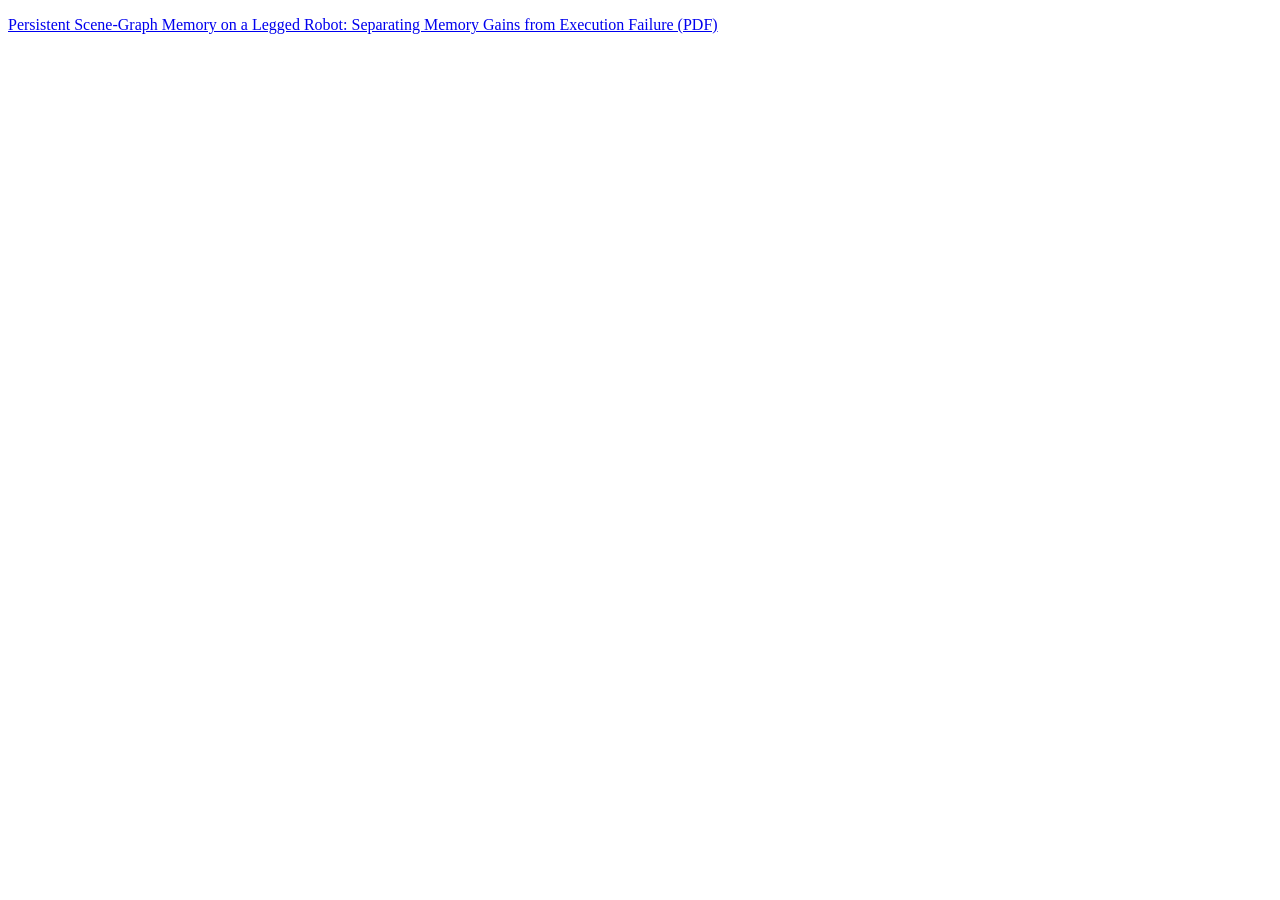
==== robomem/index.html @ 73f4b344 "Add the thesis project page with the RoboMem/LBR paper robomem/ is the poster QR target: it opens th" ====
<!doctype html>
<html lang="en">
<head>
<meta charset="utf-8">
<meta name="viewport" content="width=device-width, initial-scale=1">
<!-- Poster QR target. Repoint the two links below to arXiv/OpenReview once public; the QR stays valid. -->
<meta http-equiv="refresh" content="0; url=aliyev-robomem-2026.pdf">
<title>RoboMem paper</title>
</head>
<body>
<p><a href="aliyev-robomem-2026.pdf">Persistent Scene-Graph Memory on a Legged Robot: Separating Memory Gains from Execution Failure (PDF)</a></p>
</body>
</html>
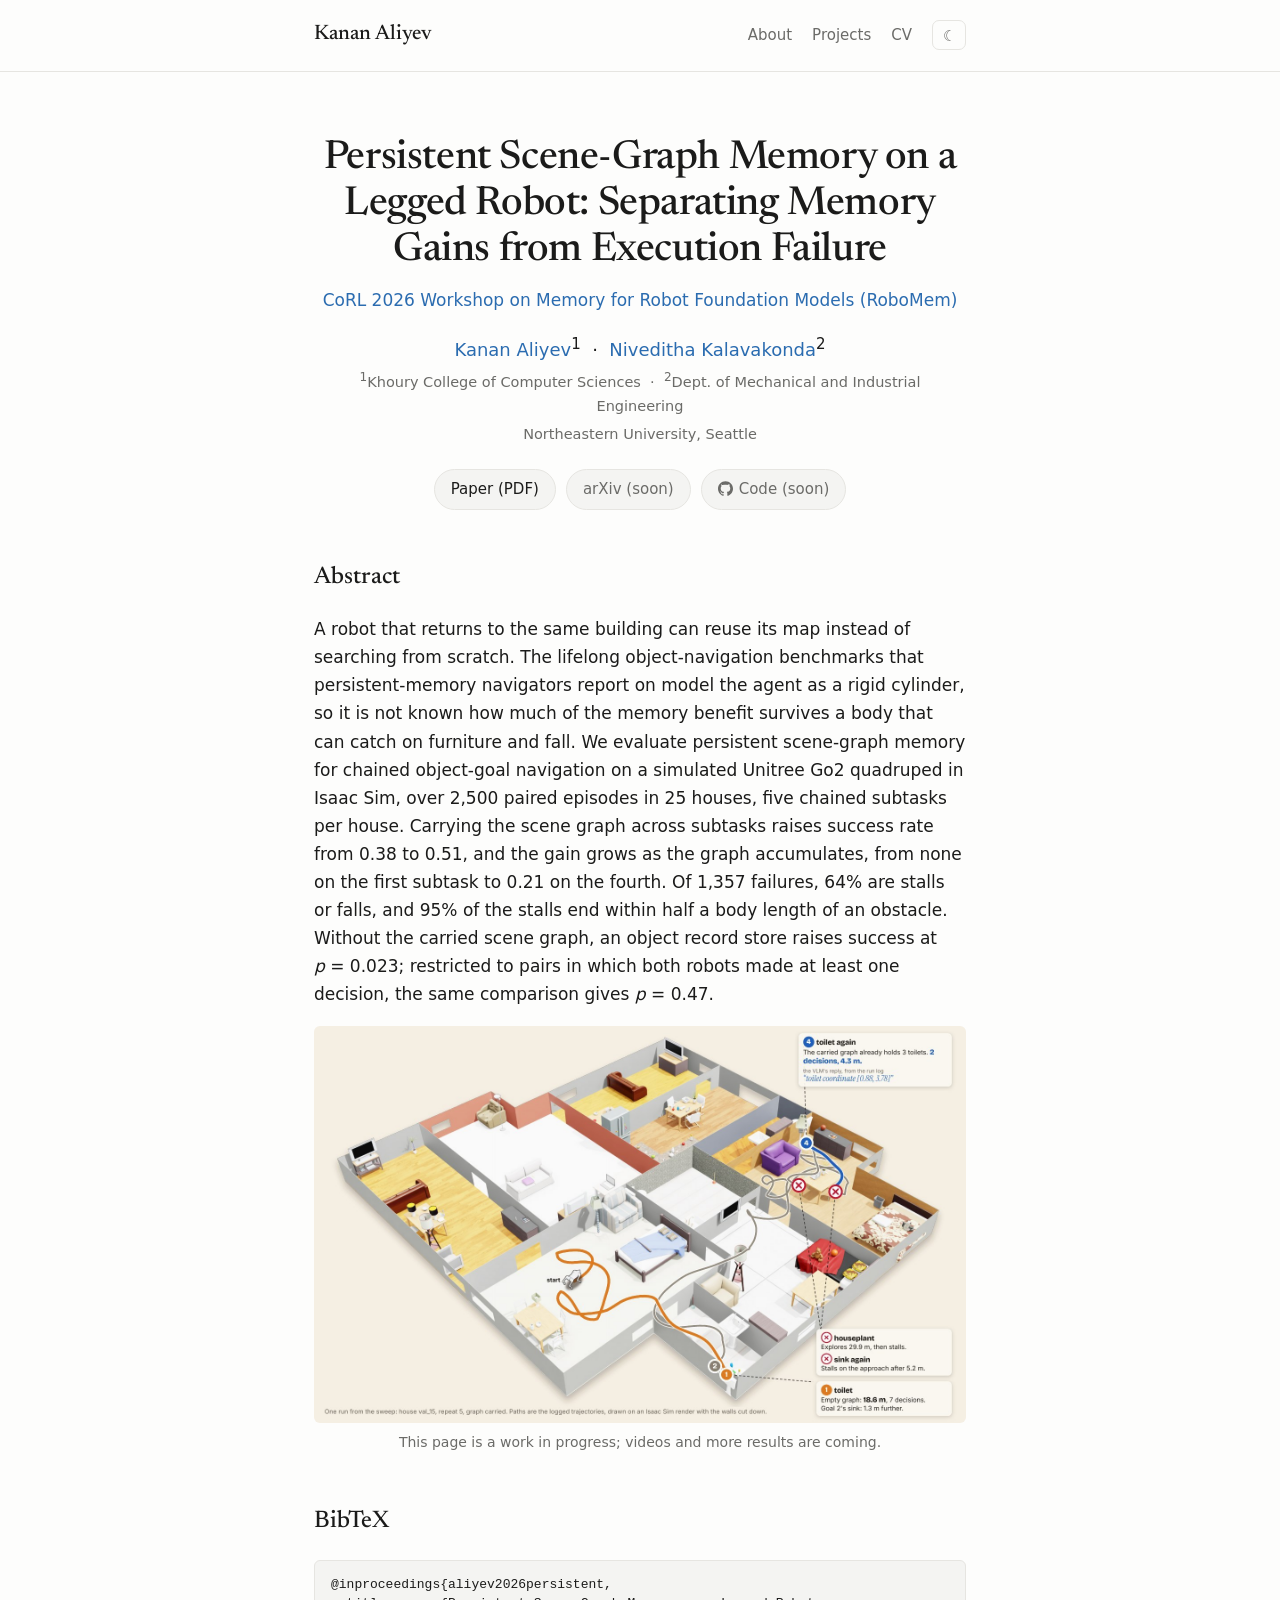
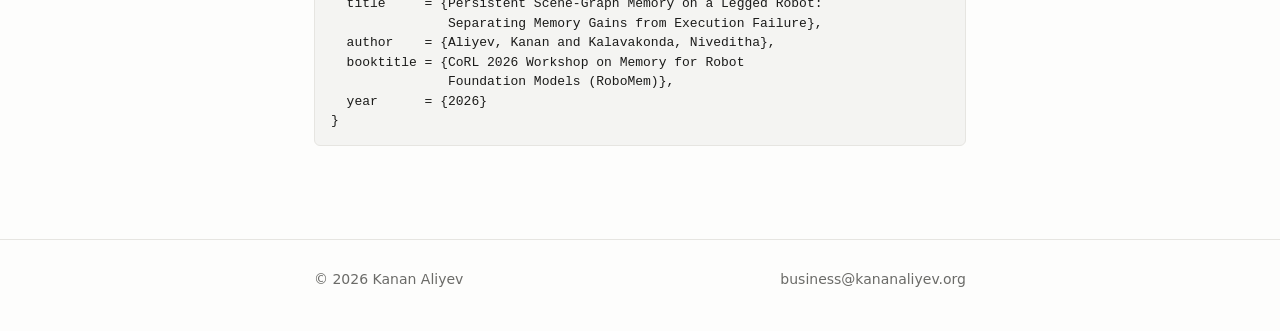
==== commit d09c8dad: "Publications section and a paper page at /robomem The poster QR lands on a normal paper page (abstra" ====
--- a/robomem/index.html
+++ b/robomem/index.html
@@ -1,13 +1,135 @@
-<!doctype html>
+<!DOCTYPE html>
 <html lang="en">
 <head>
-<meta charset="utf-8">
-<meta name="viewport" content="width=device-width, initial-scale=1">
-<!-- Poster QR target. Repoint the two links below to arXiv/OpenReview once public; the QR stays valid. -->
-<meta http-equiv="refresh" content="0; url=aliyev-robomem-2026.pdf">
-<title>RoboMem paper</title>
+  <meta charset="utf-8">
+  <meta name="viewport" content="width=device-width, initial-scale=1.0">
+  <title>Persistent Scene-Graph Memory on a Legged Robot</title>
+  <meta name="description" content="Persistent scene-graph memory for object-goal navigation on a simulated Unitree Go2: how much of the memory gain survives a body that can stall and fall. CoRL 2026 RoboMem workshop.">
+  <!-- Link previews (LinkedIn etc.) -->
+  <meta property="og:title" content="Persistent Scene-Graph Memory on a Legged Robot: Separating Memory Gains from Execution Failure">
+  <meta property="og:description" content="Kanan Aliyev, Niveditha Kalavakonda. CoRL 2026 Workshop on Memory for Robot Foundation Models (RoboMem).">
+  <meta property="og:image" content="https://kananaliyev.org/robomem/teaser.jpg">
+  <meta property="og:url" content="https://kananaliyev.org/robomem/">
+  <meta property="og:type" content="article">
+  <meta name="twitter:card" content="summary_large_image">
+
+  <link rel="icon" href="../assets/img/k.ico">
+
+  <link rel="preconnect" href="https://fonts.googleapis.com">
+  <link rel="preconnect" href="https://fonts.gstatic.com" crossorigin>
+  <link href="https://fonts.googleapis.com/css2?family=Newsreader:opsz,wght@6..72,400;6..72,500&display=swap" rel="stylesheet">
+
+  <link rel="stylesheet" href="../assets/css/site.css?v=2">
+
+  <style>
+    .paper-head { text-align: center; margin-top: 8px; }
+    .paper-head h1 { font-size: clamp(28px, 5vw, 40px); line-height: 1.15; margin-bottom: 12px; }
+    .paper-venue { color: var(--accent); font-size: 17px; font-weight: 500; margin: 0 0 18px; }
+    .paper-authors { font-size: 18px; margin: 0 0 4px; }
+    .paper-affil { color: var(--muted); font-size: 14.5px; margin: 0 0 4px; }
+    .wip { color: var(--muted); font-size: 14px; text-align: center; margin: 0 0 8px; }
+    .paper-buttons { display: flex; flex-wrap: wrap; justify-content: center; gap: 10px; margin: 22px 0 30px; }
+    .paper-buttons a, .paper-buttons span {
+      padding: 7px 16px; border: 1px solid var(--border); border-radius: 999px;
+      font-size: 15px; text-decoration: none; color: var(--text); background: var(--bg-soft);
+    }
+    .paper-buttons a:hover { border-color: var(--accent); color: var(--accent); }
+    .paper-buttons span { color: var(--muted); }
+    .paper-buttons .gh { width: 15px; height: 15px; fill: currentColor; vertical-align: -2px; margin-right: 6px; }
+    .paper-fig { margin: 0 0 8px; }
+    .paper-fig img { display: block; width: 100%; height: auto; border-radius: 6px; }
+    .bibtex {
+      font-family: var(--mono); font-size: 13px; line-height: 1.5; background: var(--bg-soft);
+      border: 1px solid var(--border); border-radius: 6px; padding: 14px 16px; overflow-x: auto;
+    }
+  </style>
+
+  <script>
+    (function () {
+      try {
+        var t = localStorage.getItem("theme");
+        if (!t) t = matchMedia("(prefers-color-scheme: dark)").matches ? "dark" : "light";
+        document.documentElement.setAttribute("data-theme", t);
+      } catch (e) {}
+    })();
+  </script>
 </head>
 <body>
-<p><a href="aliyev-robomem-2026.pdf">Persistent Scene-Graph Memory on a Legged Robot: Separating Memory Gains from Execution Failure (PDF)</a></p>
+
+  <header class="site-header">
+    <div class="wrap">
+      <a class="brand" href="../index.html">Kanan Aliyev</a>
+      <nav class="nav">
+        <a href="../index.html#about">About</a>
+        <a href="../index.html#projects">Projects</a>
+        <a href="../assets/Kanan-Aliyev-CV.pdf" target="_blank" rel="noopener">CV</a>
+        <button class="theme-toggle" type="button" aria-label="Toggle theme">☾</button>
+      </nav>
+    </div>
+  </header>
+
+  <main>
+    <div class="wrap">
+      <!-- Poster QR target (kananaliyev.org/robomem). Add the arXiv link below once it is announced. -->
+      <div class="paper-head">
+        <h1>Persistent Scene-Graph Memory on a Legged Robot: Separating Memory Gains from Execution Failure</h1>
+        <p class="paper-venue">CoRL 2026 Workshop on Memory for Robot Foundation Models (RoboMem)</p>
+        <p class="paper-authors">
+          <a href="../index.html">Kanan Aliyev</a><sup>1</sup> &nbsp;·&nbsp;
+          <a href="https://nkalavak.github.io/" target="_blank" rel="noopener">Niveditha Kalavakonda</a><sup>2</sup>
+        </p>
+        <p class="paper-affil"><sup>1</sup>Khoury College of Computer Sciences &nbsp;·&nbsp; <sup>2</sup>Dept. of Mechanical and Industrial Engineering</p>
+        <p class="paper-affil">Northeastern University, Seattle</p>
+
+        <div class="paper-buttons">
+          <a href="aliyev-robomem-2026.pdf" target="_blank" rel="noopener">Paper (PDF)</a>
+          <span>arXiv (soon)</span>
+          <span><svg class="gh" viewBox="0 0 24 24" aria-hidden="true"><path d="M12 .297c-6.63 0-12 5.373-12 12 0 5.303 3.438 9.8 8.205 11.385.6.113.82-.258.82-.577 0-.285-.01-1.04-.015-2.04-3.338.724-4.042-1.61-4.042-1.61C4.422 18.07 3.633 17.7 3.633 17.7c-1.087-.744.084-.729.084-.729 1.205.084 1.838 1.236 1.838 1.236 1.07 1.835 2.809 1.305 3.495.998.108-.776.417-1.305.76-1.605-2.665-.3-5.466-1.332-5.466-5.93 0-1.31.465-2.38 1.235-3.22-.135-.303-.54-1.523.105-3.176 0 0 1.005-.322 3.3 1.23.96-.267 1.98-.399 3-.405 1.02.006 2.04.138 3 .405 2.28-1.552 3.285-1.23 3.285-1.23.645 1.653.24 2.873.12 3.176.765.84 1.23 1.91 1.23 3.22 0 4.61-2.805 5.625-5.475 5.92.42.36.81 1.096.81 2.22 0 1.606-.015 2.896-.015 3.286 0 .315.21.69.825.57C20.565 22.092 24 17.592 24 12.297c0-6.627-5.373-12-12-12"/></svg>Code (soon)</span>
+        </div>
+      </div>
+
+      <h2>Abstract</h2>
+      <p>
+        A robot that returns to the same building can reuse its map instead of searching from
+        scratch. The lifelong object-navigation benchmarks that persistent-memory navigators report
+        on model the agent as a rigid cylinder, so it is not known how much of the memory benefit
+        survives a body that can catch on furniture and fall. We evaluate persistent scene-graph
+        memory for chained object-goal navigation on a simulated Unitree Go2 quadruped in Isaac Sim,
+        over 2,500 paired episodes in 25 houses, five chained subtasks per house. Carrying the scene
+        graph across subtasks raises success rate from 0.38 to 0.51, and the gain grows as the graph
+        accumulates, from none on the first subtask to 0.21 on the fourth. Of 1,357 failures, 64% are
+        stalls or falls, and 95% of the stalls end within half a body length of an obstacle. Without
+        the carried scene graph, an object record store raises success at <i>p</i>&nbsp;=&nbsp;0.023;
+        restricted to pairs in which both robots made at least one decision, the same comparison
+        gives <i>p</i>&nbsp;=&nbsp;0.47.
+      </p>
+
+      <figure class="paper-fig">
+        <img src="teaser.jpg" width="1464" height="892"
+             alt="Isaac Sim render of a house with the Go2's logged paths for goals 1, 2 and 4 of one run, and callouts for where it stalled">
+      </figure>
+      <p class="wip">This page is a work in progress; videos and more results are coming.</p>
+
+      <h2 id="bibtex">BibTeX</h2>
+      <pre class="bibtex">@inproceedings{aliyev2026persistent,
+  title     = {Persistent Scene-Graph Memory on a Legged Robot:
+               Separating Memory Gains from Execution Failure},
+  author    = {Aliyev, Kanan and Kalavakonda, Niveditha},
+  booktitle = {CoRL 2026 Workshop on Memory for Robot
+               Foundation Models (RoboMem)},
+  year      = {2026}
+}</pre>
+
+    </div>
+  </main>
+
+  <footer class="site-footer">
+    <div class="wrap">
+      <span>© 2026 Kanan Aliyev</span>
+      <span>business@kananaliyev.org</span>
+    </div>
+  </footer>
+
+  <script src="../assets/js/theme.js"></script>
 </body>
 </html>
--- a/assets/css/site.css
+++ b/assets/css/site.css
@@ -0,0 +1,248 @@
+/* ===========================================================================
+   Kanan Aliyev — portfolio
+   One stylesheet. Light/dark driven by CSS variables + [data-theme] on <html>.
+   No frameworks.
+   =========================================================================== */
+
+:root {
+  --max:        700px;
+  --bg:         #fdfdfc;
+  --bg-soft:    #f4f4f2;
+  --text:       #1b1b1a;
+  --muted:      #6b6b68;
+  --border:     #e6e5e1;
+  --accent:     #2b6cb0;
+  --accent-soft:#e8f0f8;
+  --serif:      "Newsreader", Georgia, "Times New Roman", serif;
+  --sans:       system-ui, -apple-system, "Segoe UI", Roboto, Helvetica, Arial, sans-serif;
+  --mono:       ui-monospace, SFMono-Regular, "SF Mono", Menlo, Consolas, monospace;
+}
+
+html[data-theme="dark"] {
+  --bg:         #121211;
+  --bg-soft:    #1c1c1a;
+  --text:       #e9e8e4;
+  --muted:      #9a9a95;
+  --border:     #2c2c29;
+  --accent:     #7fb0e6;
+  --accent-soft:#1d2733;
+}
+
+* { box-sizing: border-box; }
+
+html { -webkit-text-size-adjust: 100%; scroll-behavior: smooth; }
+@media (prefers-reduced-motion: reduce) { html { scroll-behavior: auto; } }
+
+body {
+  margin: 0;
+  background: var(--bg);
+  color: var(--text);
+  font-family: var(--sans);
+  font-size: 17px;
+  line-height: 1.65;
+  -webkit-font-smoothing: antialiased;
+  transition: background .2s ease, color .2s ease;
+}
+
+.wrap { max-width: var(--max); margin: 0 auto; padding: 0 24px; }
+
+a { color: var(--accent); text-decoration: none; }
+a:hover { text-decoration: underline; text-underline-offset: 2px; }
+
+/* ---- Header / nav ------------------------------------------------------- */
+.site-header {
+  border-bottom: 1px solid var(--border);
+  position: sticky;
+  top: 0;
+  z-index: 10;
+  background: var(--bg);
+}
+.site-header .wrap {
+  display: flex;
+  align-items: center;
+  justify-content: space-between;
+  gap: 16px;
+  padding-top: 18px;
+  padding-bottom: 18px;
+}
+.brand {
+  font-family: var(--serif);
+  font-size: 21px;
+  font-weight: 500;
+  color: var(--text);
+}
+.brand:hover { text-decoration: none; }
+.nav { display: flex; align-items: center; gap: 20px; }
+.nav a {
+  color: var(--muted);
+  font-size: 15px;
+}
+.nav a:hover, .nav a[aria-current] { color: var(--text); text-decoration: none; }
+
+.theme-toggle {
+  background: none;
+  border: 1px solid var(--border);
+  color: var(--muted);
+  border-radius: 7px;
+  width: 34px; height: 30px;
+  cursor: pointer;
+  font-size: 15px;
+  line-height: 1;
+  display: inline-flex;
+  align-items: center;
+  justify-content: center;
+  transition: color .2s, border-color .2s;
+}
+.theme-toggle:hover { color: var(--text); border-color: var(--muted); }
+
+/* ---- Generic layout ----------------------------------------------------- */
+main { padding: 56px 0 80px; }
+
+/* Single-page sections: offset anchor jumps for the sticky header */
+section[id] { scroll-margin-top: 76px; }
+#projects, #cv { margin-top: 8px; }
+
+h1 { font-family: var(--serif); font-weight: 500; font-size: 40px; line-height: 1.1; margin: 0 0 6px; letter-spacing: -.01em; }
+h2 { font-family: var(--serif); font-weight: 500; font-size: 24px; margin: 48px 0 18px; }
+.tagline { color: var(--muted); font-size: 18px; margin: 0 0 28px; }
+p { margin: 0 0 18px; }
+
+/* ---- Home intro --------------------------------------------------------- */
+.intro { display: flex; flex-direction: column; align-items: center; text-align: center; }
+.intro-photo {
+  width: 144px; height: 144px;
+  border-radius: 50%;
+  object-fit: cover;
+  border: 1px solid var(--border);
+  margin-bottom: 18px;
+}
+.intro h1 { margin: 0 0 4px; }
+.intro .tagline { margin: 0 0 16px; }
+
+.social { display: flex; gap: 20px; justify-content: center; }
+.social a { color: var(--muted); display: inline-flex; }
+.social a:hover { color: var(--text); }
+.social svg { width: 20px; height: 20px; fill: currentColor; display: block; }
+
+.bio { max-width: 600px; margin: 34px auto 0; }
+
+@media (max-width: 560px) { h1 { font-size: 32px; } }
+
+/* ---- Projects list ------------------------------------------------------ */
+.project-list { display: flex; flex-direction: column; }
+.project {
+  display: flex;
+  gap: 20px;
+  padding: 18px 0;
+  border-top: 1px solid var(--border);
+}
+.project:last-child { border-bottom: 1px solid var(--border); }
+.project-year {
+  font-family: var(--mono);
+  font-size: 14px;
+  color: var(--muted);
+  flex-shrink: 0;
+  width: 48px;
+  padding-top: 2px;
+}
+.project-body { flex: 1; }
+.project-title { font-size: 17px; font-weight: 600; }
+.project-title a { color: var(--text); }
+.project-title a:hover { color: var(--accent); }
+.project-blurb { color: var(--muted); font-size: 15px; margin: 2px 0 0; }
+.project-tags { margin-top: 6px; display: flex; flex-wrap: wrap; gap: 6px; }
+.tag {
+  font-family: var(--mono);
+  font-size: 11.5px;
+  color: var(--muted);
+  background: var(--bg-soft);
+  border: 1px solid var(--border);
+  border-radius: 5px;
+  padding: 2px 7px;
+}
+
+/* ---- Project detail ----------------------------------------------------- */
+.back { font-size: 14px; color: var(--muted); display: inline-block; margin-bottom: 24px; }
+.meta { list-style: none; padding: 0; margin: 0 0 28px; color: var(--muted); font-size: 15px; }
+.meta li { padding: 5px 0; border-bottom: 1px solid var(--border); }
+.meta strong { color: var(--text); font-weight: 600; }
+.media { display: flex; flex-direction: column; gap: 18px; margin: 28px 0; }
+.media img { width: 100%; border-radius: 10px; border: 1px solid var(--border); display: block; }
+.embed { position: relative; padding-bottom: 56.25%; height: 0; border-radius: 10px; overflow: hidden; border: 1px solid var(--border); }
+.embed iframe { position: absolute; inset: 0; width: 100%; height: 100%; border: 0; }
+
+/* ---- Project: long-form (dog) ------------------------------------------- */
+.lede { font-size: 19px; color: var(--text); }
+.section-note { color: var(--muted); font-size: 14px; margin: -6px 0 22px; }
+
+.highlight { margin: 0 0 36px; }
+.highlight .embed { margin-bottom: 10px; }
+.highlight h3 { font-size: 17px; margin: 0 0 2px; }
+.highlight p { color: var(--muted); font-size: 15px; margin: 0; }
+
+.challenge { padding: 24px 0; border-top: 1px solid var(--border); }
+.challenge:last-of-type { border-bottom: 1px solid var(--border); }
+.challenge h3 { font-family: var(--serif); font-weight: 500; font-size: 21px; margin: 0 0 14px; }
+.challenge img { width: 100%; max-width: 360px; float: right; margin: 0 0 12px 24px; border-radius: 10px; border: 1px solid var(--border); }
+.challenge .when { font-family: var(--mono); font-size: 13px; color: var(--muted); }
+.challenge::after { content: ""; display: block; clear: both; }
+@media (max-width: 560px) {
+  .challenge img { float: none; margin: 0 0 14px; max-width: 100%; }
+}
+
+.gallery { display: grid; grid-template-columns: repeat(2, 1fr); gap: 16px; margin: 8px 0; }
+.gallery figure { margin: 0; }
+.gallery img { width: 100%; border-radius: 10px; border: 1px solid var(--border); display: block; }
+.gallery figcaption { color: var(--muted); font-size: 13.5px; margin-top: 6px; }
+@media (max-width: 560px) { .gallery { grid-template-columns: 1fr; } }
+
+/* ---- CV ----------------------------------------------------------------- */
+.cv-group { margin: 0 0 30px; }
+.cv-group h3 { font-family: var(--serif); font-weight: 500; font-size: 19px; margin: 0 0 12px; }
+.cv-entry { display: flex; gap: 20px; padding: 9px 0; }
+.cv-when {
+  font-family: var(--mono); font-size: 13px; color: var(--muted);
+  flex-shrink: 0; width: 124px; padding-top: 2px;
+}
+.cv-role { font-weight: 600; }
+.cv-place { color: var(--muted); font-size: 14.5px; }
+@media (max-width: 560px) {
+  .cv-entry { flex-direction: column; gap: 2px; }
+  .cv-when { width: auto; }
+}
+
+/* ---- Footer ------------------------------------------------------------- */
+.site-footer {
+  border-top: 1px solid var(--border);
+  color: var(--muted);
+  font-size: 14px;
+  padding: 28px 0 40px;
+}
+.site-footer .wrap { display: flex; justify-content: space-between; flex-wrap: wrap; gap: 12px; }
+
+/* Git-graph timeline (thesis page): main line on lane 1, side quests on lane 2 */
+.graph { list-style: none; margin: 8px 0 0; padding: 0; --l1: 10px; --l2: 34px; }
+.g-row, .g-link { position: relative; padding-left: 56px; }
+.g-row { padding-top: 6px; padding-bottom: 18px; }
+.g-row::before, .g-link::before {
+  content: ""; position: absolute; left: calc(var(--l1) - 1px); top: 0; bottom: 0;
+  width: 2px; background: var(--muted);
+}
+.g-row.tip::before { top: 14px; }
+.g-row.root::before { bottom: auto; height: 14px; }
+.g-row.side::after {
+  content: ""; position: absolute; left: calc(var(--l2) - 1px); top: 0; bottom: 0;
+  width: 2px; background: var(--accent);
+}
+.g-dot {
+  position: absolute; left: calc(var(--l1) - 6px); top: 8px; z-index: 1;
+  width: 12px; height: 12px; box-sizing: border-box; border-radius: 50%;
+  background: var(--muted); border: 2px solid var(--muted);
+}
+.g-row.tip .g-dot { background: var(--bg); }
+.g-row.side .g-dot { left: calc(var(--l2) - 6px); background: var(--accent); border-color: var(--accent); }
+.g-link { height: 28px; }
+.g-link svg { position: absolute; left: 0; top: 0; width: 48px; height: 28px; overflow: visible; }
+.g-link path { fill: none; stroke: var(--accent); stroke-width: 2; }
+.g-when { display: block; font-family: var(--mono); font-size: 13px; color: var(--muted); }
+.g-body p { margin: 2px 0 0; font-size: 15.5px; }
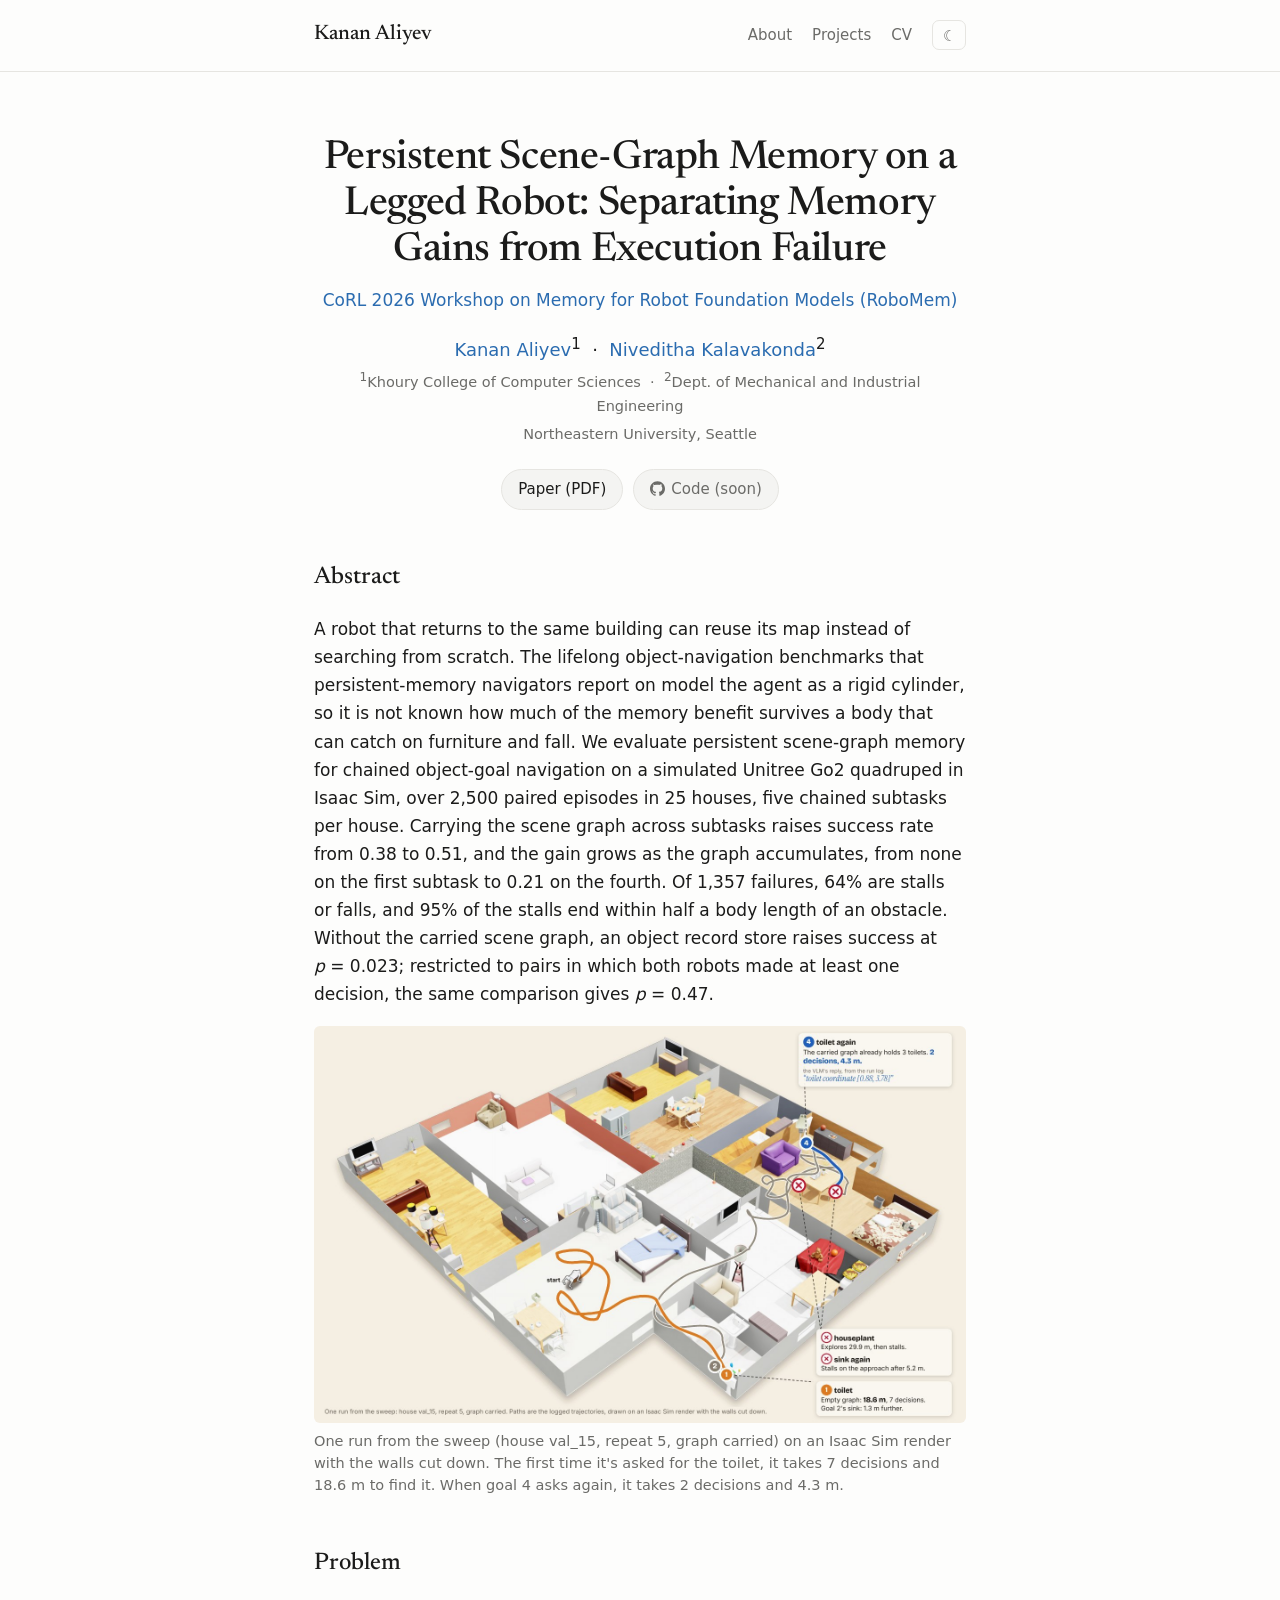
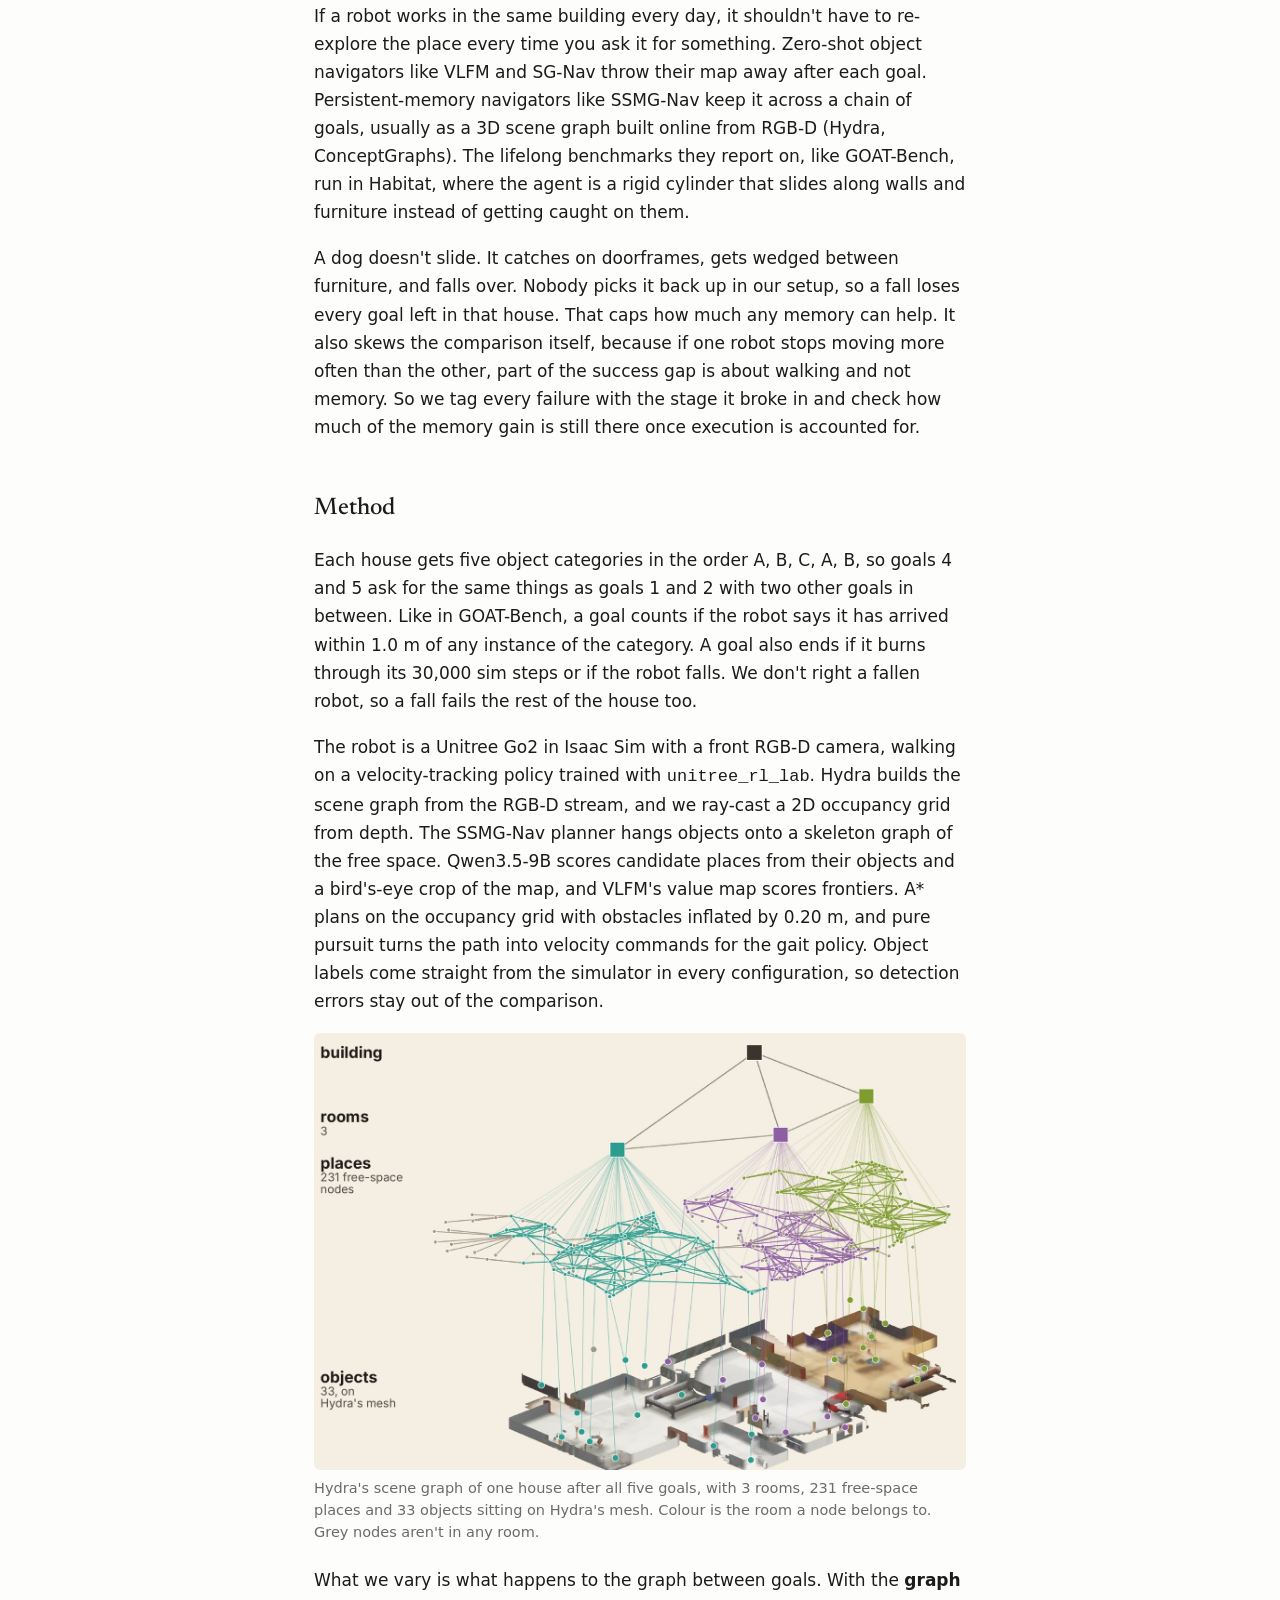
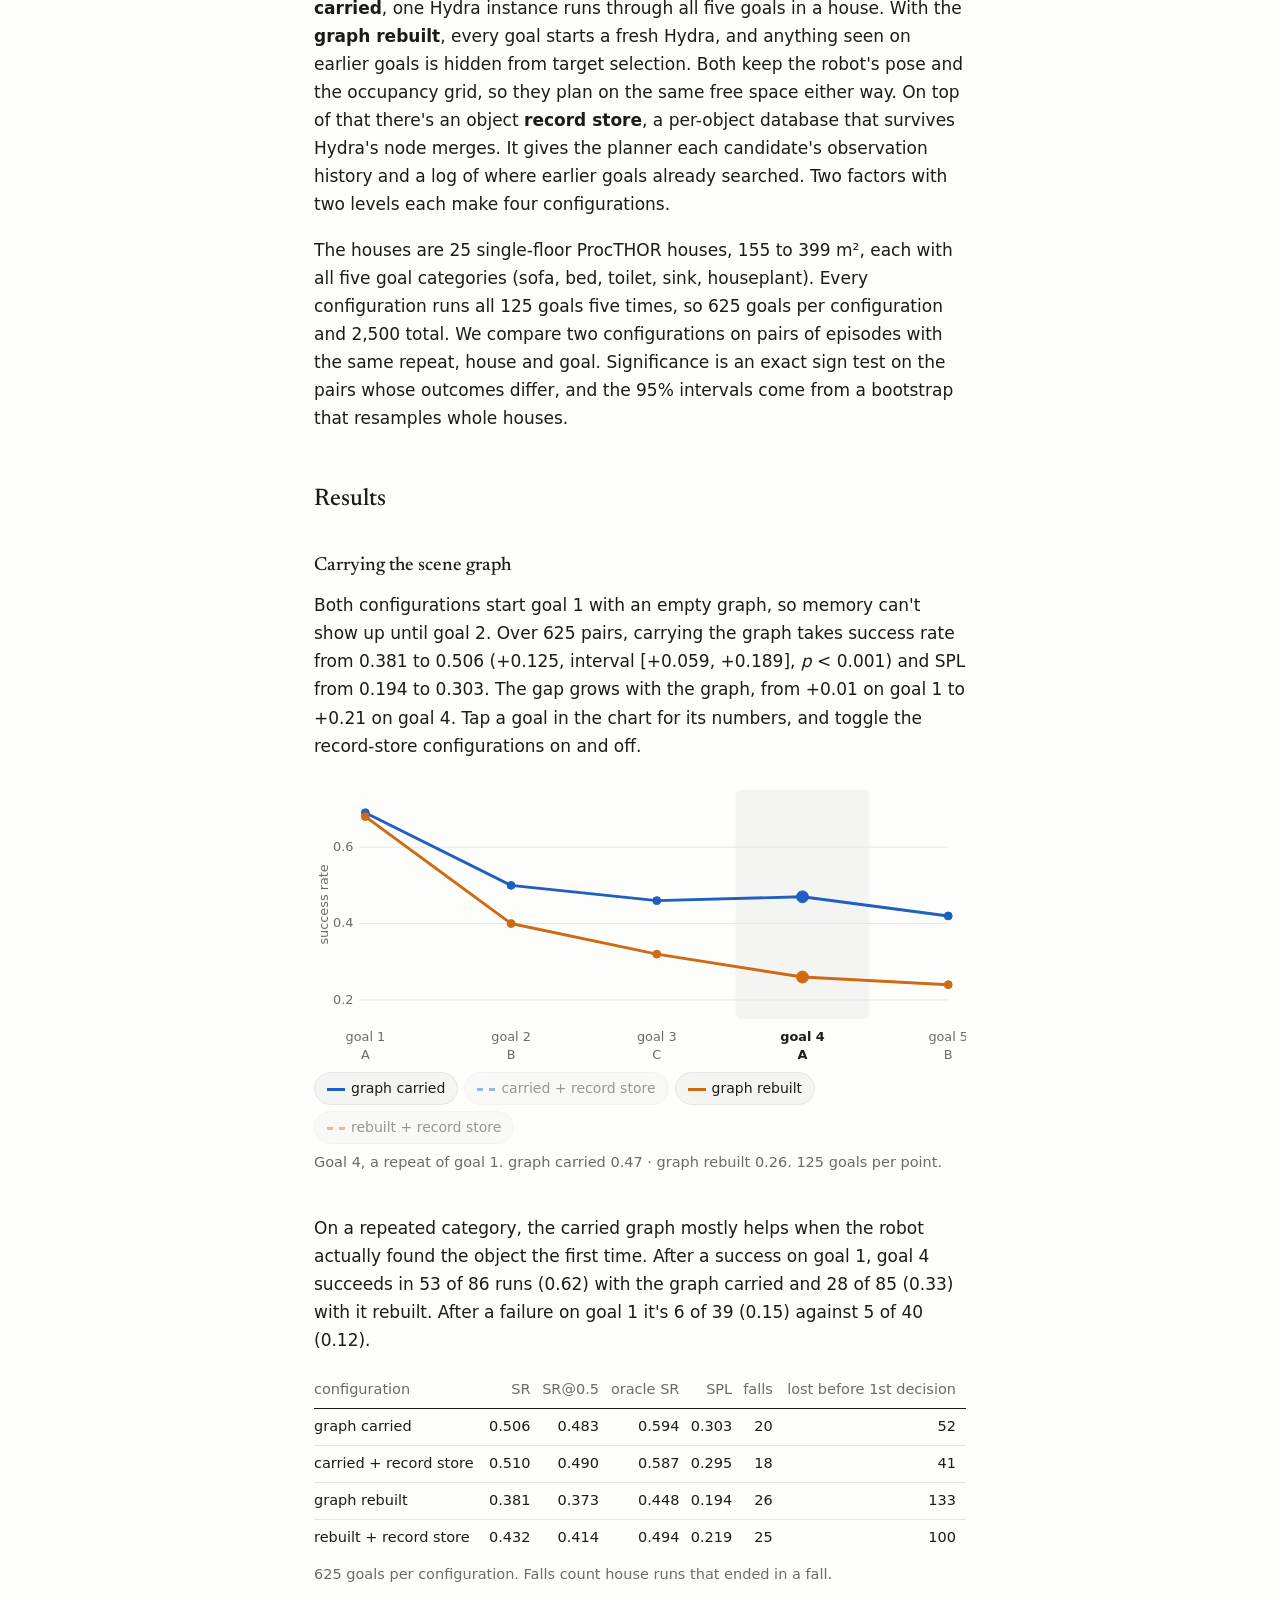
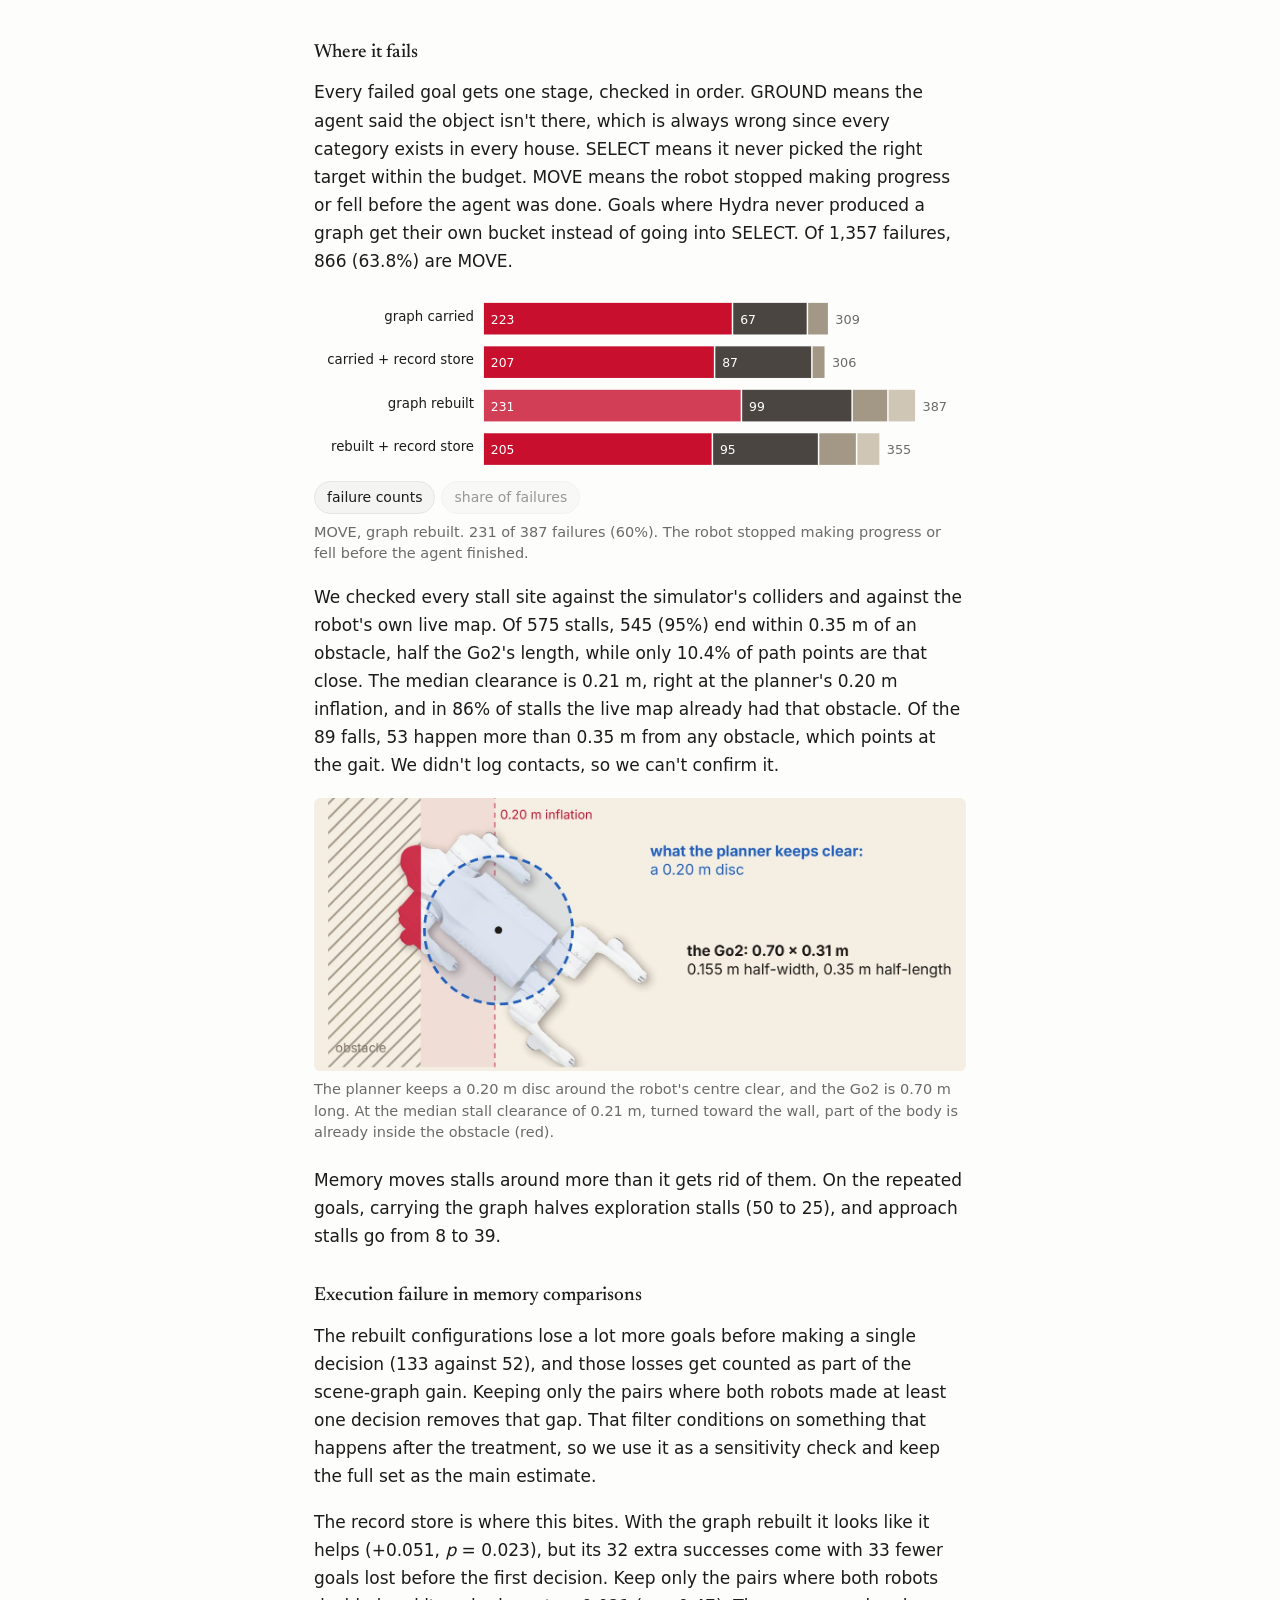
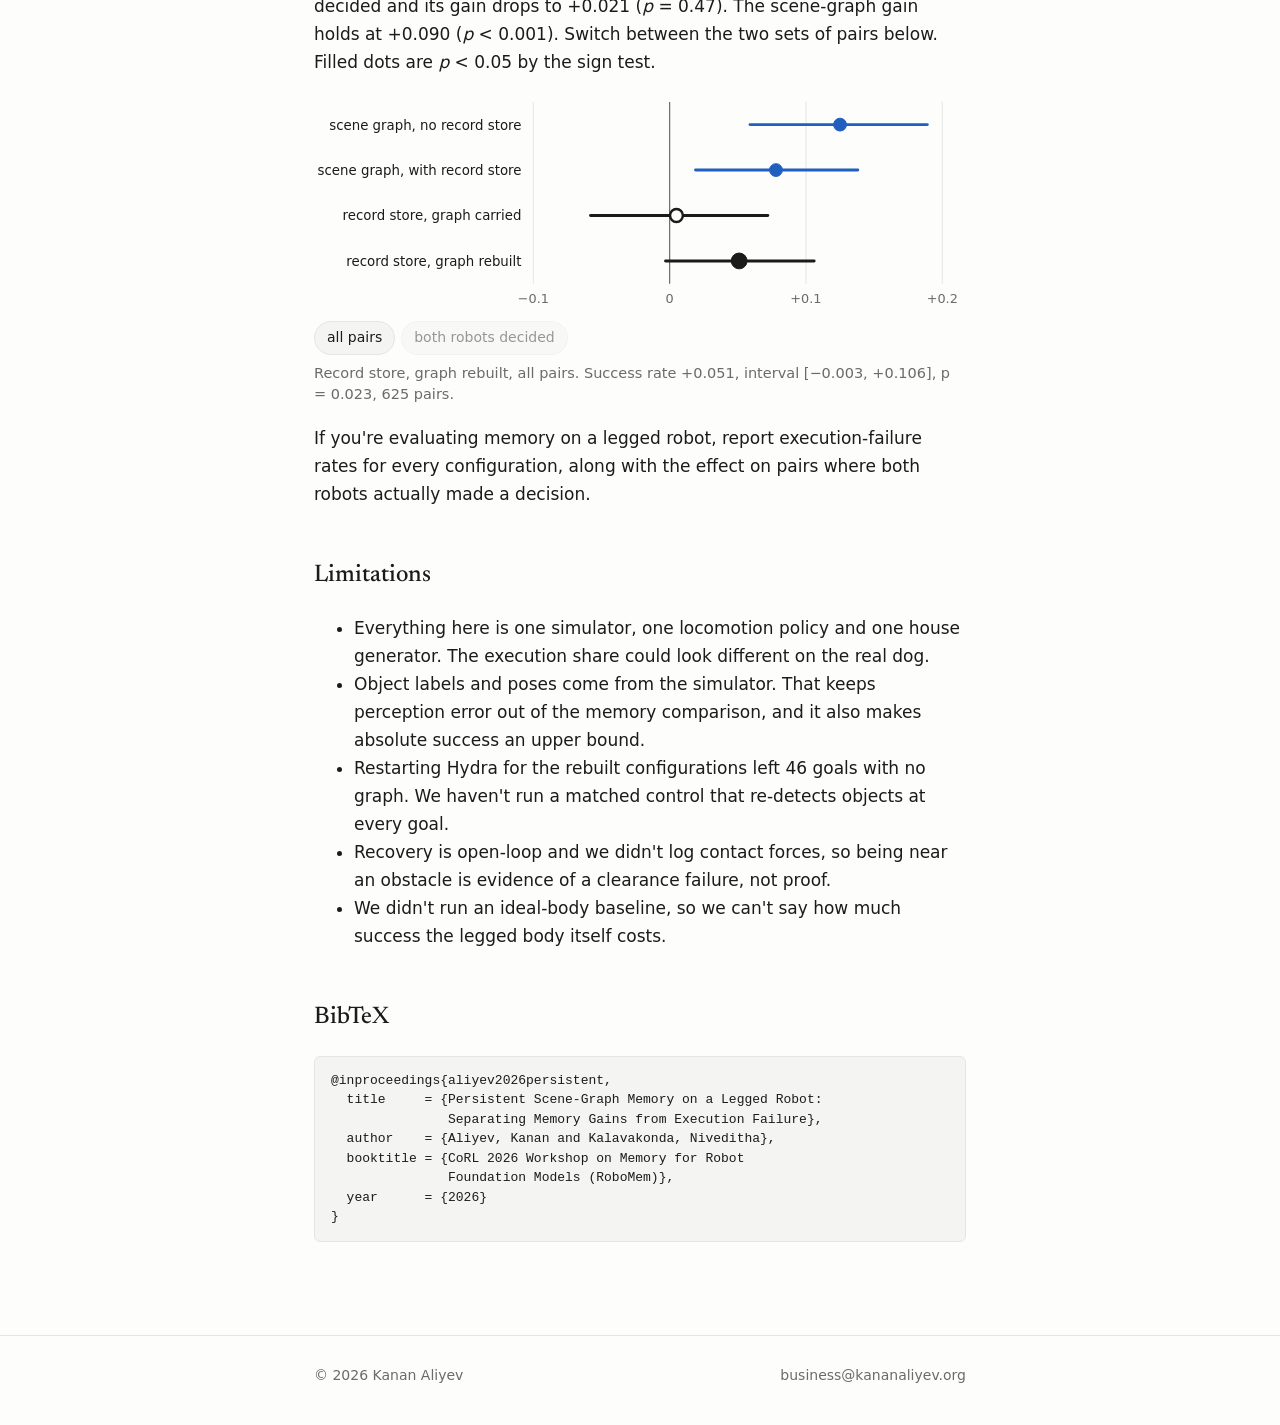
==== commit 3798ff72: "robomem page: full sections, interactive results charts, scene-graph and clearance figures" ====
--- a/robomem/index.html
+++ b/robomem/index.html
@@ -22,12 +22,14 @@
   <link rel="stylesheet" href="../assets/css/site.css?v=2">
 
   <style>
+    :root { --c-carried: #1F5FBF; --c-rebuilt: #D06A12; --c-fail: #C8102E; --c-select: #4A4540; --c-ground: #A39886; --c-nograph: #CFC6B6; }
+    html[data-theme="dark"] { --c-carried: #6FA3F0; --c-rebuilt: #F0A050; --c-fail: #F0566B; --c-select: #8A847C; --c-ground: #6F675C; --c-nograph: #4A453F; }
+
     .paper-head { text-align: center; margin-top: 8px; }
     .paper-head h1 { font-size: clamp(28px, 5vw, 40px); line-height: 1.15; margin-bottom: 12px; }
     .paper-venue { color: var(--accent); font-size: 17px; font-weight: 500; margin: 0 0 18px; }
     .paper-authors { font-size: 18px; margin: 0 0 4px; }
     .paper-affil { color: var(--muted); font-size: 14.5px; margin: 0 0 4px; }
-    .wip { color: var(--muted); font-size: 14px; text-align: center; margin: 0 0 8px; }
     .paper-buttons { display: flex; flex-wrap: wrap; justify-content: center; gap: 10px; margin: 22px 0 30px; }
     .paper-buttons a, .paper-buttons span {
       padding: 7px 16px; border: 1px solid var(--border); border-radius: 999px;
@@ -36,12 +38,56 @@
     .paper-buttons a:hover { border-color: var(--accent); color: var(--accent); }
     .paper-buttons span { color: var(--muted); }
     .paper-buttons .gh { width: 15px; height: 15px; fill: currentColor; vertical-align: -2px; margin-right: 6px; }
-    .paper-fig { margin: 0 0 8px; }
-    .paper-fig img { display: block; width: 100%; height: auto; border-radius: 6px; }
+    h3 { font-family: var(--serif); font-weight: 500; font-size: 19px; margin: 30px 0 10px; }
+    .paper-fig { margin: 18px 0 22px; }
+    .paper-fig img, .paper-fig video { display: block; width: 100%; height: auto; border-radius: 6px; }
+    .paper-fig figcaption, .readout { color: var(--muted); font-size: 14.5px; line-height: 1.5; margin-top: 8px; }
+    .readout { min-height: 3em; }
     .bibtex {
       font-family: var(--mono); font-size: 13px; line-height: 1.5; background: var(--bg-soft);
       border: 1px solid var(--border); border-radius: 6px; padding: 14px 16px; overflow-x: auto;
     }
+
+    /* results table */
+    .tscroll { overflow-x: auto; margin: 14px 0 6px; }
+    table.res { border-collapse: collapse; width: 100%; font-size: 14.5px; font-variant-numeric: tabular-nums; }
+    table.res th, table.res td { padding: 6px 10px 6px 0; text-align: right; white-space: nowrap; }
+    table.res th:first-child, table.res td:first-child { text-align: left; }
+    table.res th { font-weight: 500; color: var(--muted); border-bottom: 1px solid var(--text); }
+    table.res tr + tr td { border-top: 1px solid var(--border); }
+
+    /* interactive charts */
+    .chart { margin: 16px 0 0; }
+    .chart svg { display: block; width: 100%; height: auto; font-family: var(--sans); }
+    .chart .grid { stroke: var(--border); stroke-width: 1; }
+    .chart .zero { stroke: var(--muted); stroke-width: 1.2; }
+    .chart .tick { fill: var(--muted); font-size: 13px; }
+    .chart .lbl { fill: var(--text); font-size: 13.5px; }
+    .chart .tick.on { fill: var(--text); font-weight: 600; }
+    .chart .hl { fill: var(--bg-soft); }
+    .chart .line { fill: none; stroke-width: 3; stroke-linejoin: round; }
+    .chart .c-carried { stroke: var(--c-carried); fill: var(--c-carried); }
+    .chart .c-rebuilt { stroke: var(--c-rebuilt); fill: var(--c-rebuilt); }
+    .chart .line.c-carried, .chart .line.c-rebuilt { fill: none; }
+    .chart .seg { cursor: pointer; }
+    .chart .seg:hover, .chart .seg.on { opacity: 0.8; }
+    .chart .s-move { fill: var(--c-fail); } .chart .s-select { fill: var(--c-select); }
+    .chart .s-ground { fill: var(--c-ground); } .chart .s-nograph { fill: var(--c-nograph); }
+    .chart .segtxt { fill: #fff; font-size: 12.5px; pointer-events: none; }
+    .chart .ci { stroke-width: 3; stroke-linecap: round; }
+    .chart .k-graph { stroke: var(--c-carried); fill: var(--c-carried); }
+    .chart .k-store { stroke: var(--text); fill: var(--text); }
+    .chart .hollow { fill: var(--bg); stroke-width: 2.5; }
+    .controls { display: flex; flex-wrap: wrap; gap: 6px; margin: 8px 0 0; }
+    .controls button {
+      border: 1px solid var(--border); background: var(--bg-soft); color: var(--text); border-radius: 999px;
+      padding: 4px 12px; font: inherit; font-size: 14px; cursor: pointer;
+    }
+    .controls button[aria-pressed="false"] { opacity: 0.45; }
+    .controls button i { display: inline-block; width: 18px; height: 0; border-top: 3px solid; vertical-align: middle; margin-right: 6px; }
+    .controls button.c-carried i { border-color: var(--c-carried); }
+    .controls button.c-rebuilt i { border-color: var(--c-rebuilt); }
+    .controls button.dashed i { border-top-style: dashed; }
   </style>
 
   <script>
@@ -70,7 +116,7 @@
 
   <main>
     <div class="wrap">
-      <!-- Poster QR target (kananaliyev.org/robomem). Add the arXiv link below once it is announced. -->
+      <!-- Poster QR target (kananaliyev.org/robomem). Numbers are from the paper (prelims workshop-paper-robomem-cr/root.tex). -->
       <div class="paper-head">
         <h1>Persistent Scene-Graph Memory on a Legged Robot: Separating Memory Gains from Execution Failure</h1>
         <p class="paper-venue">CoRL 2026 Workshop on Memory for Robot Foundation Models (RoboMem)</p>
@@ -83,7 +129,6 @@
 
         <div class="paper-buttons">
           <a href="aliyev-robomem-2026.pdf" target="_blank" rel="noopener">Paper (PDF)</a>
-          <span>arXiv (soon)</span>
           <span><svg class="gh" viewBox="0 0 24 24" aria-hidden="true"><path d="M12 .297c-6.63 0-12 5.373-12 12 0 5.303 3.438 9.8 8.205 11.385.6.113.82-.258.82-.577 0-.285-.01-1.04-.015-2.04-3.338.724-4.042-1.61-4.042-1.61C4.422 18.07 3.633 17.7 3.633 17.7c-1.087-.744.084-.729.084-.729 1.205.084 1.838 1.236 1.838 1.236 1.07 1.835 2.809 1.305 3.495.998.108-.776.417-1.305.76-1.605-2.665-.3-5.466-1.332-5.466-5.93 0-1.31.465-2.38 1.235-3.22-.135-.303-.54-1.523.105-3.176 0 0 1.005-.322 3.3 1.23.96-.267 1.98-.399 3-.405 1.02.006 2.04.138 3 .405 2.28-1.552 3.285-1.23 3.285-1.23.645 1.653.24 2.873.12 3.176.765.84 1.23 1.91 1.23 3.22 0 4.61-2.805 5.625-5.475 5.92.42.36.81 1.096.81 2.22 0 1.606-.015 2.896-.015 3.286 0 .315.21.69.825.57C20.565 22.092 24 17.592 24 12.297c0-6.627-5.373-12-12-12"/></svg>Code (soon)</span>
         </div>
       </div>
@@ -107,8 +152,153 @@
       <figure class="paper-fig">
         <img src="teaser.jpg" width="1464" height="892"
              alt="Isaac Sim render of a house with the Go2's logged paths for goals 1, 2 and 4 of one run, and callouts for where it stalled">
+        <figcaption>
+        One run from the sweep (house val_15, repeat 5, graph carried) on an Isaac Sim render with the walls cut down.
+The first time it's asked for the toilet, it takes 7 decisions and 18.6&nbsp;m to find it. When goal 4 asks again, it takes 2 decisions and 4.3&nbsp;m.
+      </figcaption>
       </figure>
-      <p class="wip">This page is a work in progress; videos and more results are coming.</p>
+
+      <h2>Problem</h2>
+      <p>
+        If a robot works in the same building every day, it shouldn't have to re-explore the place every time you ask
+it for something. Zero-shot object navigators like VLFM and SG-Nav throw their map away after each goal. Persistent-memory
+navigators like SSMG-Nav keep it across a chain of goals, usually as a 3D scene graph built online from RGB-D (Hydra,
+ConceptGraphs). The lifelong benchmarks they report on, like GOAT-Bench, run in Habitat, where the agent is a rigid cylinder
+that slides along walls and furniture instead of getting caught on them.
+      </p>
+      <p>
+        A dog doesn't slide. It catches on doorframes, gets wedged between furniture, and falls over. Nobody picks it
+back up in our setup, so a fall loses every goal left in that house. That caps how much any memory can help. It also skews
+the comparison itself, because if one robot stops moving more often than the other, part of the success gap is about walking
+and not memory. So we tag every failure with the stage it broke in and check how much of the memory gain is still there once
+execution is accounted for.
+      </p>
+
+      <h2>Method</h2>
+      <p>
+        Each house gets five object categories in the order A, B, C, A, B, so goals 4 and 5 ask for the same things as
+goals 1 and 2 with two other goals in between. Like in GOAT-Bench, a goal counts if the robot says it has arrived within
+1.0&nbsp;m of any instance of the category. A goal also ends if it burns through its 30,000 sim steps or if the robot falls.
+We don't right a fallen robot, so a fall fails the rest of the house too.
+      </p>
+      <p>
+        The robot is a Unitree Go2 in Isaac Sim with a front RGB-D camera, walking on a velocity-tracking policy trained
+with <code>unitree_rl_lab</code>. Hydra builds the scene graph from the RGB-D stream, and we ray-cast a 2D occupancy grid
+from depth. The SSMG-Nav planner hangs objects onto a skeleton graph of the free space. Qwen3.5-9B scores candidate places
+from their objects and a bird's-eye crop of the map, and VLFM's value map scores frontiers. A* plans on the occupancy grid
+with obstacles inflated by 0.20&nbsp;m, and pure pursuit turns the path into velocity commands for the gait policy. Object
+labels come straight from the simulator in every configuration, so detection errors stay out of the comparison.
+      </p>
+      <figure class="paper-fig">
+        <img src="hydra.jpg" width="1400" height="939" loading="lazy"
+             alt="Hydra's layered scene graph of one house: a building node, three room nodes, a graph of free-space places, and objects on the reconstructed mesh">
+        <figcaption>
+        Hydra's scene graph of one house after all five goals, with 3 rooms, 231 free-space places and 33 objects
+sitting on Hydra's mesh. Colour is the room a node belongs to. Grey nodes aren't in any room.
+      </figcaption>
+      </figure>
+      <p>
+        What we vary is what happens to the graph between goals. With the <b>graph carried</b>, one Hydra instance runs
+through all five goals in a house. With the <b>graph rebuilt</b>, every goal starts a fresh Hydra, and anything seen on
+earlier goals is hidden from target selection. Both keep the robot's pose and the occupancy grid, so they plan on the same
+free space either way. On top of that there's an object <b>record store</b>, a per-object database that survives Hydra's node
+merges. It gives the planner each candidate's observation history and a log of where earlier goals already searched. Two
+factors with two levels each make four configurations.
+      </p>
+      <p>
+        The houses are 25 single-floor ProcTHOR houses, 155 to 399&nbsp;m², each with all five goal categories (sofa, bed,
+toilet, sink, houseplant). Every configuration runs all 125 goals five times, so 625 goals per configuration and 2,500 total.
+We compare two configurations on pairs of episodes with the same repeat, house and goal. Significance is an exact sign test
+on the pairs whose outcomes differ, and the 95% intervals come from a bootstrap that resamples whole houses.
+      </p>
+
+      <h2>Results</h2>
+      <h3>Carrying the scene graph</h3>
+      <p>
+        Both configurations start goal 1 with an empty graph, so memory can't show up until goal 2. Over 625 pairs,
+carrying the graph takes success rate from 0.381 to 0.506 (+0.125, interval [+0.059, +0.189], <i>p</i>&nbsp;&lt;&nbsp;0.001)
+and SPL from 0.194 to 0.303. The gap grows with the graph, from +0.01 on goal 1 to +0.21 on goal 4. Tap a goal in the chart
+for its numbers, and toggle the record-store configurations on and off.
+      </p>
+      <div class="chart" id="byq"></div>
+      <div class="controls" id="byq-legend"></div>
+      <p class="readout" id="byq-read"></p>
+      <p>
+        On a repeated category, the carried graph mostly helps when the robot actually found the object the first time.
+After a success on goal 1, goal 4 succeeds in 53 of 86 runs (0.62) with the graph carried and 28 of 85 (0.33) with it
+rebuilt. After a failure on goal 1 it's 6 of 39 (0.15) against 5 of 40 (0.12).
+      </p>
+      <div class="tscroll">
+        <table class="res">
+          <tr><th>configuration</th><th>SR</th><th>SR@0.5</th><th>oracle SR</th><th>SPL</th><th>falls</th><th>lost before 1st decision</th></tr>
+          <tr><td>graph carried</td><td>0.506</td><td>0.483</td><td>0.594</td><td>0.303</td><td>20</td><td>52</td></tr>
+          <tr><td>carried + record store</td><td>0.510</td><td>0.490</td><td>0.587</td><td>0.295</td><td>18</td><td>41</td></tr>
+          <tr><td>graph rebuilt</td><td>0.381</td><td>0.373</td><td>0.448</td><td>0.194</td><td>26</td><td>133</td></tr>
+          <tr><td>rebuilt + record store</td><td>0.432</td><td>0.414</td><td>0.494</td><td>0.219</td><td>25</td><td>100</td></tr>
+        </table>
+      </div>
+      <p class="readout">625 goals per configuration. Falls count house runs that ended in a fall.</p>
+
+      <h3>Where it fails</h3>
+      <p>
+        Every failed goal gets one stage, checked in order. GROUND means the agent said the object isn't there, which is
+always wrong since every category exists in every house. SELECT means it never picked the right target within the budget.
+MOVE means the robot stopped making progress or fell before the agent was done. Goals where Hydra never produced a graph get
+their own bucket instead of going into SELECT. Of 1,357 failures, 866 (63.8%) are MOVE.
+      </p>
+      <div class="chart" id="fail"></div>
+      <div class="controls" id="fail-ctl"></div>
+      <p class="readout" id="fail-read"></p>
+      <p>
+        We checked every stall site against the simulator's colliders and against the robot's own live map. Of 575
+stalls, 545 (95%) end within 0.35&nbsp;m of an obstacle, half the Go2's length, while only 10.4% of path points are that
+close. The median clearance is 0.21&nbsp;m, right at the planner's 0.20&nbsp;m inflation, and in 86% of stalls the live map
+already had that obstacle. Of the 89 falls, 53 happen more than 0.35&nbsp;m from any obstacle, which points at the gait.
+We didn't log contacts, so we can't confirm it.
+      </p>
+      <figure class="paper-fig">
+        <img src="clearance.jpg" width="1400" height="587" loading="lazy"
+             alt="Top-down Go2 next to a wall: the planner's 0.20 m disc fits beside the wall while the robot's body reaches into it">
+        <figcaption>
+        The planner keeps a 0.20&nbsp;m disc around the robot's centre clear, and the Go2 is 0.70&nbsp;m long. At the median
+stall clearance of 0.21&nbsp;m, turned toward the wall, part of the body is already inside the obstacle (red).
+      </figcaption>
+      </figure>
+      <p>
+        Memory moves stalls around more than it gets rid of them. On the repeated goals, carrying the graph halves
+exploration stalls (50 to 25), and approach stalls go from 8 to 39.
+      </p>
+
+      <h3>Execution failure in memory comparisons</h3>
+      <p>
+        The rebuilt configurations lose a lot more goals before making a single decision (133 against 52), and those
+losses get counted as part of the scene-graph gain. Keeping only the pairs where both robots made at least one decision
+removes that gap. That filter conditions on something that happens after the treatment, so we use it as a sensitivity check
+and keep the full set as the main estimate.
+      </p>
+      <p>
+        The record store is where this bites. With the graph rebuilt it looks like it helps (+0.051,
+<i>p</i>&nbsp;=&nbsp;0.023), but its 32 extra successes come with 33 fewer goals lost before the first decision. Keep only the
+pairs where both robots decided and its gain drops to +0.021 (<i>p</i>&nbsp;=&nbsp;0.47). The scene-graph gain holds at +0.090
+(<i>p</i>&nbsp;&lt;&nbsp;0.001). Switch between the two sets of pairs below. Filled dots are <i>p</i>&nbsp;&lt;&nbsp;0.05 by the
+sign test.
+      </p>
+      <div class="chart" id="con"></div>
+      <div class="controls" id="con-ctl"></div>
+      <p class="readout" id="con-read"></p>
+      <p>
+        If you're evaluating memory on a legged robot, report execution-failure rates for every configuration, along with
+the effect on pairs where both robots actually made a decision.
+      </p>
+
+      <h2>Limitations</h2>
+      <ul>
+        <li>Everything here is one simulator, one locomotion policy and one house generator. The execution share could look different on the real dog.</li>
+        <li>Object labels and poses come from the simulator. That keeps perception error out of the memory comparison, and it also makes absolute success an upper bound.</li>
+        <li>Restarting Hydra for the rebuilt configurations left 46 goals with no graph. We haven't run a matched control that re-detects objects at every goal.</li>
+        <li>Recovery is open-loop and we didn't log contact forces, so being near an obstacle is evidence of a clearance failure, not proof.</li>
+        <li>We didn't run an ideal-body baseline, so we can't say how much success the legged body itself costs.</li>
+      </ul>
 
       <h2 id="bibtex">BibTeX</h2>
       <pre class="bibtex">@inproceedings{aliyev2026persistent,
@@ -131,5 +321,169 @@
   </footer>
 
   <script src="../assets/js/theme.js"></script>
+  <script>
+  (function () {
+    var NS = "http://www.w3.org/2000/svg";
+    function el(tag, attrs, parent, text) {
+      var e = document.createElementNS(NS, tag);
+      for (var k in attrs) e.setAttribute(k, attrs[k]);
+      if (text != null) e.textContent = text;
+      if (parent) parent.appendChild(e);
+      return e;
+    }
+    function svg(box, w, h, label) {
+      box.innerHTML = "";
+      return el("svg", { viewBox: "0 0 " + w + " " + h, role: "img", "aria-label": label }, box);
+    }
+    function button(parent, html, cls, pressed, onclick) {
+      var b = document.createElement("button");
+      b.type = "button"; b.className = cls || ""; b.innerHTML = html;
+      b.setAttribute("aria-pressed", pressed ? "true" : "false");
+      b.addEventListener("click", function () { onclick(b); });
+      parent.appendChild(b);
+      return b;
+    }
+    function signed(v) { return (v < 0 ? "−" : "+") + Math.abs(v).toFixed(3); }
+
+    // ---- success rate by goal (paper Fig. 3) ----
+    var CFG = [
+      { key: "carried", name: "graph carried", cls: "c-carried", dash: "", sr: [0.69, 0.50, 0.46, 0.47, 0.42] },
+      { key: "carried-store", name: "carried + record store", cls: "c-carried", dash: "7 5", sr: [0.67, 0.50, 0.51, 0.44, 0.43] },
+      { key: "rebuilt", name: "graph rebuilt", cls: "c-rebuilt", dash: "", sr: [0.68, 0.40, 0.32, 0.26, 0.24] },
+      { key: "rebuilt-store", name: "rebuilt + record store", cls: "c-rebuilt", dash: "7 5", sr: [0.65, 0.49, 0.43, 0.36, 0.23] }
+    ];
+    var shown = { "carried": true, "rebuilt": true, "carried-store": false, "rebuilt-store": false };
+    var CAT = ["A", "B", "C", "A", "B"], sel = 3;
+    var byq = document.getElementById("byq"), byqRead = document.getElementById("byq-read");
+    function drawByq() {
+      var W = 660, H = 290, L = 52, R = 18, T = 12, B = 46, step = (W - L - R) / 4;
+      var X = function (i) { return L + i * step; };
+      var Y = function (v) { return T + (0.75 - v) / 0.6 * (H - T - B); };
+      var s = svg(byq, W, H, "Success rate by goal for each configuration");
+      el("rect", { x: X(sel) - step / 2 + 6, y: T, width: step - 12, height: H - T - B, rx: 6, "class": "hl" }, s);
+      [0.2, 0.4, 0.6].forEach(function (v) {
+        el("line", { x1: L - 6, x2: W - R, y1: Y(v), y2: Y(v), "class": "grid" }, s);
+        el("text", { x: L - 12, y: Y(v) + 4, "text-anchor": "end", "class": "tick" }, s, v.toFixed(1));
+      });
+      el("text", { x: 14, y: (T + H - B) / 2, "text-anchor": "middle", "class": "tick",
+                   transform: "rotate(-90 14 " + (T + H - B) / 2 + ")" }, s, "success rate");
+      for (var i = 0; i < 5; i++) {
+        el("text", { x: X(i), y: H - 24, "text-anchor": "middle", "class": "tick" + (i === sel ? " on" : "") }, s, "goal " + (i + 1));
+        el("text", { x: X(i), y: H - 6, "text-anchor": "middle", "class": "tick" + (i === sel ? " on" : "") }, s, CAT[i]);
+      }
+      CFG.forEach(function (c) {
+        if (!shown[c.key]) return;
+        el("polyline", { points: c.sr.map(function (v, i) { return X(i) + "," + Y(v); }).join(" "),
+                         "class": "line " + c.cls, "stroke-dasharray": c.dash }, s);
+        c.sr.forEach(function (v, i) { el("circle", { cx: X(i), cy: Y(v), r: i === sel ? 6 : 4, "class": c.cls }, s); });
+      });
+      [0, 1, 2, 3, 4].forEach(function (i) {
+        var hit = el("rect", { x: X(i) - step / 2, y: 0, width: step, height: H, fill: "transparent", style: "cursor:pointer" }, s);
+        hit.addEventListener("mouseenter", function () { if (sel !== i) { sel = i; drawByq(); } });
+        hit.addEventListener("click", function () { sel = i; drawByq(); });
+      });
+      var vals = CFG.filter(function (c) { return shown[c.key]; })
+                    .map(function (c) { return c.name + " " + c.sr[sel].toFixed(2); });
+      byqRead.textContent = "Goal " + (sel + 1) + (sel >= 3 ? ", a repeat of goal " + (sel - 2) : "") +
+        ". " + (vals.length ? vals.join(" · ") : "No configuration selected") + ". 125 goals per point.";
+    }
+    var byqLegend = document.getElementById("byq-legend");
+    CFG.forEach(function (c) {
+      button(byqLegend, "<i></i>" + c.name, c.cls + (c.dash ? " dashed" : ""), shown[c.key], function (b) {
+        shown[c.key] = !shown[c.key]; b.setAttribute("aria-pressed", shown[c.key] ? "true" : "false"); drawByq();
+      });
+    });
+    drawByq();
+
+    // ---- failure stages (paper Table 1) ----
+    var STAGES = [
+      { name: "MOVE", cls: "s-move", def: "The robot stopped making progress or fell before the agent finished." },
+      { name: "SELECT", cls: "s-select", def: "The agent never chose the right target within its budget." },
+      { name: "GROUND", cls: "s-ground", def: "The agent declared the object absent, which is always wrong here." },
+      { name: "no graph", cls: "s-nograph", def: "Hydra never produced a graph, so the agent had nothing to decide on." }
+    ];
+    var FAIL = [
+      { name: "graph carried", v: [223, 67, 19, 0] },
+      { name: "carried + record store", v: [207, 87, 12, 0] },
+      { name: "graph rebuilt", v: [231, 99, 32, 25] },
+      { name: "rebuilt + record store", v: [205, 95, 34, 21] }
+    ];
+    var asShare = false, failSel = [2, 0];
+    var fail = document.getElementById("fail"), failRead = document.getElementById("fail-read");
+    function drawFail() {
+      var W = 660, rowH = 44, T = 6, L = 172, R = 50, H = T + rowH * FAIL.length;
+      var s = svg(fail, W, H, "Failure stages per configuration");
+      FAIL.forEach(function (f, r) {
+        var tot = f.v.reduce(function (a, b) { return a + b; }, 0);
+        var scale = (W - L - R) / (asShare ? tot : 387), x = L, y = T + r * rowH;
+        el("text", { x: L - 10, y: y + 22, "text-anchor": "end", "class": "lbl" }, s, f.name);
+        f.v.forEach(function (n, k) {
+          if (!n) return;
+          var w = n * scale;
+          var seg = el("rect", { x: x, y: y + 4, width: Math.max(w - 1.5, 0.5), height: rowH - 12,
+                                 "class": "seg " + STAGES[k].cls + (failSel[0] === r && failSel[1] === k ? " on" : "") }, s);
+          if (w > 44) el("text", { x: x + 7, y: y + 25, "class": "segtxt" }, s,
+                         asShare ? Math.round(100 * n / tot) + "%" : String(n));
+          seg.addEventListener("mouseenter", function () { failSel = [r, k]; drawFail(); });
+          seg.addEventListener("click", function () { failSel = [r, k]; drawFail(); });
+          x += w;
+        });
+        el("text", { x: x + 6, y: y + 25, "class": "tick" }, s, String(tot));
+      });
+      var f = FAIL[failSel[0]], st = STAGES[failSel[1]], n = f.v[failSel[1]];
+      var tot = f.v.reduce(function (a, b) { return a + b; }, 0);
+      failRead.textContent = st.name + ", " + f.name + ". " + n + " of " + tot + " failures (" +
+        Math.round(100 * n / tot) + "%). " + st.def;
+    }
+    var failCtl = document.getElementById("fail-ctl"), bCount, bShare;
+    function setShare(v) {
+      asShare = v; bCount.setAttribute("aria-pressed", v ? "false" : "true"); bShare.setAttribute("aria-pressed", v ? "true" : "false"); drawFail();
+    }
+    bCount = button(failCtl, "failure counts", "", true, function () { setShare(false); });
+    bShare = button(failCtl, "share of failures", "", false, function () { setShare(true); });
+    drawFail();
+
+    // ---- paired contrasts (paper Table 5) ----
+    var CON = [
+      { name: "scene graph, no record store", k: "k-graph", all: [0.125, 0.059, 0.189, "< 0.001", 625], dec: [0.090, 0.027, 0.154, "< 0.001", 454] },
+      { name: "scene graph, with record store", k: "k-graph", all: [0.078, 0.019, 0.138, "0.001", 625], dec: [0.034, -0.031, 0.101, "0.19", 496] },
+      { name: "record store, graph carried", k: "k-store", all: [0.005, -0.058, 0.072, "0.89", 625], dec: [0.000, -0.060, 0.060, "1.00", 542] },
+      { name: "record store, graph rebuilt", k: "k-store", all: [0.051, -0.003, 0.106, "0.023", 625], dec: [0.021, -0.039, 0.079, "0.47", 427] }
+    ];
+    var useDec = false, conSel = 3;
+    var con = document.getElementById("con"), conRead = document.getElementById("con-read");
+    function sig(p) { return p.charAt(0) === "<" || parseFloat(p) < 0.05; }
+    function drawCon() {
+      var W = 660, rowH = 46, T = 8, B = 30, L = 222, R = 24, H = T + rowH * CON.length + B;
+      var lo = -0.1, hi = 0.2, X = function (v) { return L + (v - lo) / (hi - lo) * (W - L - R); };
+      var s = svg(con, W, H, "Paired success-rate differences with 95% intervals");
+      [-0.1, 0, 0.1, 0.2].forEach(function (v) {
+        el("line", { x1: X(v), x2: X(v), y1: T, y2: H - B, "class": v === 0 ? "zero" : "grid" }, s);
+        el("text", { x: X(v), y: H - 10, "text-anchor": "middle", "class": "tick" }, s, v === 0 ? "0" : signed(v).slice(0, 4));
+      });
+      CON.forEach(function (c, r) {
+        var d = useDec ? c.dec : c.all, y = T + r * rowH + rowH / 2;
+        el("text", { x: L - 12, y: y + 5, "text-anchor": "end", "class": "lbl" }, s, c.name);
+        el("line", { x1: X(d[1]), x2: X(d[2]), y1: y, y2: y, "class": "ci " + c.k }, s);
+        el("circle", { cx: X(d[0]), cy: y, r: r === conSel ? 8 : 6.5, "class": c.k + (sig(d[3]) ? "" : " hollow") }, s);
+        var hit = el("rect", { x: 0, y: y - rowH / 2, width: W, height: rowH, fill: "transparent", style: "cursor:pointer" }, s);
+        hit.addEventListener("mouseenter", function () { if (conSel !== r) { conSel = r; drawCon(); } });
+        hit.addEventListener("click", function () { conSel = r; drawCon(); });
+      });
+      var c = CON[conSel], d = useDec ? c.dec : c.all;
+      conRead.textContent = c.name.charAt(0).toUpperCase() + c.name.slice(1) + ", " +
+        (useDec ? "pairs where both robots decided" : "all pairs") + ". Success rate " + signed(d[0]) +
+        ", interval [" + signed(d[1]) + ", " + signed(d[2]) + "], p " + (d[3].charAt(0) === "<" ? d[3] : "= " + d[3]) +
+        ", " + d[4] + " pairs.";
+    }
+    var conCtl = document.getElementById("con-ctl"), bAll, bDec;
+    function setDec(v) {
+      useDec = v; bAll.setAttribute("aria-pressed", v ? "false" : "true"); bDec.setAttribute("aria-pressed", v ? "true" : "false"); drawCon();
+    }
+    bAll = button(conCtl, "all pairs", "", true, function () { setDec(false); });
+    bDec = button(conCtl, "both robots decided", "", false, function () { setDec(true); });
+    drawCon();
+  })();
+  </script>
 </body>
 </html>
